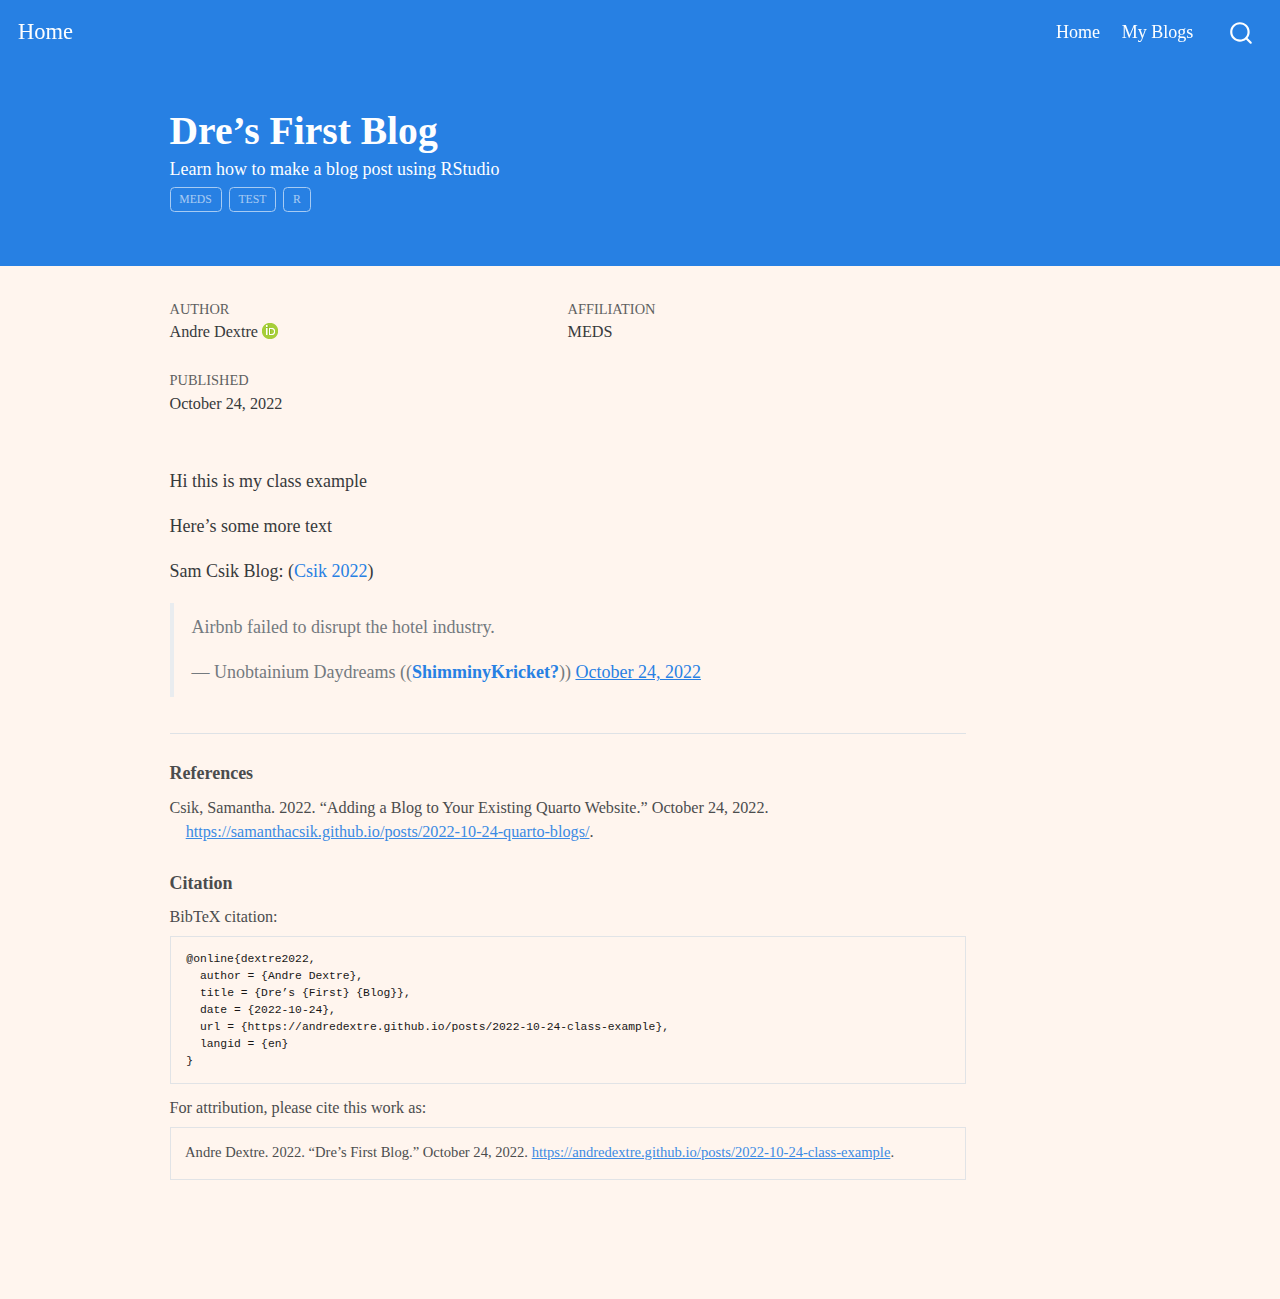
==== docs/posts/2022-10-24-class-example/index.html @ 1ff84619 "references" ====
<!DOCTYPE html>
<html xmlns="http://www.w3.org/1999/xhtml" lang="en" xml:lang="en"><head>

<meta charset="utf-8">
<meta name="generator" content="quarto-1.0.37">

<meta name="viewport" content="width=device-width, initial-scale=1.0, user-scalable=yes">

<meta name="author" content="Andre Dextre">
<meta name="dcterms.date" content="2022-10-24">
<meta name="description" content="Learn how to make a blog post using RStudio">

<title>Home - Dre’s First Blog</title>
<style>
code{white-space: pre-wrap;}
span.smallcaps{font-variant: small-caps;}
span.underline{text-decoration: underline;}
div.column{display: inline-block; vertical-align: top; width: 50%;}
div.hanging-indent{margin-left: 1.5em; text-indent: -1.5em;}
ul.task-list{list-style: none;}
div.csl-bib-body { }
div.csl-entry {
  clear: both;
}
.hanging div.csl-entry {
  margin-left:2em;
  text-indent:-2em;
}
div.csl-left-margin {
  min-width:2em;
  float:left;
}
div.csl-right-inline {
  margin-left:2em;
  padding-left:1em;
}
div.csl-indent {
  margin-left: 2em;
}
</style>


<script src="../../site_libs/quarto-nav/quarto-nav.js"></script>
<script src="../../site_libs/quarto-nav/headroom.min.js"></script>
<script src="../../site_libs/clipboard/clipboard.min.js"></script>
<script src="../../site_libs/quarto-search/autocomplete.umd.js"></script>
<script src="../../site_libs/quarto-search/fuse.min.js"></script>
<script src="../../site_libs/quarto-search/quarto-search.js"></script>
<meta name="quarto:offset" content="../../">
<link href="../../logo_by_dre.png" rel="icon" type="image/png">
<script src="../../site_libs/quarto-html/quarto.js"></script>
<script src="../../site_libs/quarto-html/popper.min.js"></script>
<script src="../../site_libs/quarto-html/tippy.umd.min.js"></script>
<script src="../../site_libs/quarto-html/anchor.min.js"></script>
<link href="../../site_libs/quarto-html/tippy.css" rel="stylesheet">
<link href="../../site_libs/quarto-html/quarto-syntax-highlighting.css" rel="stylesheet" id="quarto-text-highlighting-styles">
<script src="../../site_libs/bootstrap/bootstrap.min.js"></script>
<link href="../../site_libs/bootstrap/bootstrap-icons.css" rel="stylesheet">
<link href="../../site_libs/bootstrap/bootstrap.min.css" rel="stylesheet" id="quarto-bootstrap" data-mode="light">
<script id="quarto-search-options" type="application/json">{
  "location": "navbar",
  "copy-button": false,
  "collapse-after": 3,
  "panel-placement": "end",
  "type": "overlay",
  "limit": 20,
  "language": {
    "search-no-results-text": "No results",
    "search-matching-documents-text": "matching documents",
    "search-copy-link-title": "Copy link to search",
    "search-hide-matches-text": "Hide additional matches",
    "search-more-match-text": "more match in this document",
    "search-more-matches-text": "more matches in this document",
    "search-clear-button-title": "Clear",
    "search-detached-cancel-button-title": "Cancel",
    "search-submit-button-title": "Submit"
  }
}</script>


</head>

<body class="nav-fixed">

<div id="quarto-search-results"></div>
  <header id="quarto-header" class="headroom fixed-top">
    <nav class="navbar navbar-expand-lg navbar-dark ">
      <div class="navbar-container container-fluid">
      <a class="navbar-brand" href="../../index.html">
    <span class="navbar-title">Home</span>
  </a>
          <button class="navbar-toggler" type="button" data-bs-toggle="collapse" data-bs-target="#navbarCollapse" aria-controls="navbarCollapse" aria-expanded="false" aria-label="Toggle navigation" onclick="if (window.quartoToggleHeadroom) { window.quartoToggleHeadroom(); }">
  <span class="navbar-toggler-icon"></span>
</button>
          <div class="collapse navbar-collapse" id="navbarCollapse">
            <ul class="navbar-nav navbar-nav-scroll ms-auto">
  <li class="nav-item">
    <a class="nav-link" href="../../index.html">Home</a>
  </li>  
  <li class="nav-item">
    <a class="nav-link" href="../../my_blogs.html">My Blogs</a>
  </li>  
</ul>
              <div id="quarto-search" class="" title="Search"></div>
          </div> <!-- /navcollapse -->
      </div> <!-- /container-fluid -->
    </nav>
</header>
<!-- content -->
<header id="title-block-header" class="quarto-title-block default page-columns page-full">
  <div class="quarto-title-banner page-columns page-full">
    <div class="quarto-title column-body">
      <h1 class="title">Dre’s First Blog</h1>
                  <div>
        <div class="description">
          Learn how to make a blog post using RStudio
        </div>
      </div>
                          <div class="quarto-categories">
                <div class="quarto-category">MEDS</div>
                <div class="quarto-category">test</div>
                <div class="quarto-category">R</div>
              </div>
                  </div>
  </div>
    
  <div class="quarto-title-meta-author">
    <div class="quarto-title-meta-heading">Author</div>
    <div class="quarto-title-meta-heading">Affiliation</div>
    
      <div class="quarto-title-meta-contents">
      <a href="https://andredextre.github.io">Andre Dextre</a> <a href="https://orcid.org/0000-0002-2223-5498" class="quarto-title-author-orcid"> <img src="[data-uri]"></a>
    </div>
      <div class="quarto-title-meta-contents">
          <p class="affiliation">
              <a href="https://ucsb-meds.github.io">
              MEDS
              </a>
            </p>
        </div>
      </div>

  <div class="quarto-title-meta">

        
      <div>
      <div class="quarto-title-meta-heading">Published</div>
      <div class="quarto-title-meta-contents">
        <p class="date">October 24, 2022</p>
      </div>
    </div>
      
    </div>
    
  
  </header><div id="quarto-content" class="quarto-container page-columns page-rows-contents page-layout-article page-navbar">
<!-- sidebar -->
<!-- margin-sidebar -->
    <div id="quarto-margin-sidebar" class="sidebar margin-sidebar">
        
    </div>
<!-- main -->
<main class="content quarto-banner-title-block" id="quarto-document-content">




<p>Hi this is my class example</p>
<p>Here’s some more text</p>
<p>Sam Csik Blog: <span class="citation" data-cites="csik2022">(<a href="#ref-csik2022" role="doc-biblioref">Csik 2022</a>)</span></p>
<blockquote class="twitter-tweet blockquote">
<p lang="en" dir="ltr">
Airbnb failed to disrupt the hotel industry.
</p>
— Unobtainium Daydreams (<span class="citation" data-cites="ShimminyKricket">(<a href="#ref-ShimminyKricket" role="doc-biblioref"><strong>ShimminyKricket?</strong></a>)</span>) <a href="https://twitter.com/ShimminyKricket/status/1584521556427886597?ref_src=twsrc%5Etfw">October 24, 2022</a>
</blockquote>
<script async="" src="https://platform.twitter.com/widgets.js" charset="utf-8"></script>




<div id="quarto-appendix" class="default"><section class="quarto-appendix-contents" role="doc-bibliography"><h2 class="anchored quarto-appendix-heading">References</h2><div id="refs" class="references csl-bib-body hanging-indent" role="doc-bibliography">
<div id="ref-csik2022" class="csl-entry" role="doc-biblioentry">
Csik, Samantha. 2022. <span>“Adding a Blog to Your Existing <span>Quarto</span> Website.”</span> October 24, 2022. <a href="https://samanthacsik.github.io/posts/2022-10-24-quarto-blogs/">https://samanthacsik.github.io/posts/2022-10-24-quarto-blogs/</a>.
</div>
</div></section><section class="quarto-appendix-contents"><h2 class="anchored quarto-appendix-heading">Citation</h2><div><div class="quarto-appendix-secondary-label">BibTeX citation:</div><pre class="sourceCode code-with-copy quarto-appendix-bibtex"><code class="sourceCode bibtex">@online{dextre2022,
  author = {Andre Dextre},
  title = {Dre’s {First} {Blog}},
  date = {2022-10-24},
  url = {https://andredextre.github.io/posts/2022-10-24-class-example},
  langid = {en}
}
</code><button title="Copy to Clipboard" class="code-copy-button"><i class="bi"></i></button></pre><div class="quarto-appendix-secondary-label">For attribution, please cite this work as:</div><div id="ref-dextre2022" class="csl-entry quarto-appendix-citeas" role="doc-biblioentry">
Andre Dextre. 2022. <span>“Dre’s First Blog.”</span> October 24, 2022.
<a href="https://andredextre.github.io/posts/2022-10-24-class-example">https://andredextre.github.io/posts/2022-10-24-class-example</a>.
</div></div></section></div></main> <!-- /main -->
<script id="quarto-html-after-body" type="application/javascript">
window.document.addEventListener("DOMContentLoaded", function (event) {
  const toggleBodyColorMode = (bsSheetEl) => {
    const mode = bsSheetEl.getAttribute("data-mode");
    const bodyEl = window.document.querySelector("body");
    if (mode === "dark") {
      bodyEl.classList.add("quarto-dark");
      bodyEl.classList.remove("quarto-light");
    } else {
      bodyEl.classList.add("quarto-light");
      bodyEl.classList.remove("quarto-dark");
    }
  }
  const toggleBodyColorPrimary = () => {
    const bsSheetEl = window.document.querySelector("link#quarto-bootstrap");
    if (bsSheetEl) {
      toggleBodyColorMode(bsSheetEl);
    }
  }
  toggleBodyColorPrimary();  
  const icon = "";
  const anchorJS = new window.AnchorJS();
  anchorJS.options = {
    placement: 'right',
    icon: icon
  };
  anchorJS.add('.anchored');
  const clipboard = new window.ClipboardJS('.code-copy-button', {
    target: function(trigger) {
      return trigger.previousElementSibling;
    }
  });
  clipboard.on('success', function(e) {
    // button target
    const button = e.trigger;
    // don't keep focus
    button.blur();
    // flash "checked"
    button.classList.add('code-copy-button-checked');
    var currentTitle = button.getAttribute("title");
    button.setAttribute("title", "Copied!");
    setTimeout(function() {
      button.setAttribute("title", currentTitle);
      button.classList.remove('code-copy-button-checked');
    }, 1000);
    // clear code selection
    e.clearSelection();
  });
  function tippyHover(el, contentFn) {
    const config = {
      allowHTML: true,
      content: contentFn,
      maxWidth: 500,
      delay: 100,
      arrow: false,
      appendTo: function(el) {
          return el.parentElement;
      },
      interactive: true,
      interactiveBorder: 10,
      theme: 'quarto',
      placement: 'bottom-start'
    };
    window.tippy(el, config); 
  }
  const noterefs = window.document.querySelectorAll('a[role="doc-noteref"]');
  for (var i=0; i<noterefs.length; i++) {
    const ref = noterefs[i];
    tippyHover(ref, function() {
      let href = ref.getAttribute('href');
      try { href = new URL(href).hash; } catch {}
      const id = href.replace(/^#\/?/, "");
      const note = window.document.getElementById(id);
      return note.innerHTML;
    });
  }
  var bibliorefs = window.document.querySelectorAll('a[role="doc-biblioref"]');
  for (var i=0; i<bibliorefs.length; i++) {
    const ref = bibliorefs[i];
    const cites = ref.parentNode.getAttribute('data-cites').split(' ');
    tippyHover(ref, function() {
      var popup = window.document.createElement('div');
      cites.forEach(function(cite) {
        var citeDiv = window.document.createElement('div');
        citeDiv.classList.add('hanging-indent');
        citeDiv.classList.add('csl-entry');
        var biblioDiv = window.document.getElementById('ref-' + cite);
        if (biblioDiv) {
          citeDiv.innerHTML = biblioDiv.innerHTML;
        }
        popup.appendChild(citeDiv);
      });
      return popup.innerHTML;
    });
  }
});
</script>
</div> <!-- /content -->



</body></html>
---- docs/site_libs/quarto-html/tippy.css ----
.tippy-box[data-animation=fade][data-state=hidden]{opacity:0}[data-tippy-root]{max-width:calc(100vw - 10px)}.tippy-box{position:relative;background-color:#333;color:#fff;border-radius:4px;font-size:14px;line-height:1.4;white-space:normal;outline:0;transition-property:transform,visibility,opacity}.tippy-box[data-placement^=top]>.tippy-arrow{bottom:0}.tippy-box[data-placement^=top]>.tippy-arrow:before{bottom:-7px;left:0;border-width:8px 8px 0;border-top-color:initial;transform-origin:center top}.tippy-box[data-placement^=bottom]>.tippy-arrow{top:0}.tippy-box[data-placement^=bottom]>.tippy-arrow:before{top:-7px;left:0;border-width:0 8px 8px;border-bottom-color:initial;transform-origin:center bottom}.tippy-box[data-placement^=left]>.tippy-arrow{right:0}.tippy-box[data-placement^=left]>.tippy-arrow:before{border-width:8px 0 8px 8px;border-left-color:initial;right:-7px;transform-origin:center left}.tippy-box[data-placement^=right]>.tippy-arrow{left:0}.tippy-box[data-placement^=right]>.tippy-arrow:before{left:-7px;border-width:8px 8px 8px 0;border-right-color:initial;transform-origin:center right}.tippy-box[data-inertia][data-state=visible]{transition-timing-function:cubic-bezier(.54,1.5,.38,1.11)}.tippy-arrow{width:16px;height:16px;color:#333}.tippy-arrow:before{content:"";position:absolute;border-color:transparent;border-style:solid}.tippy-content{position:relative;padding:5px 9px;z-index:1}
---- docs/site_libs/quarto-html/quarto-syntax-highlighting.css ----
/* quarto syntax highlight colors */
:root {
  --quarto-hl-ot-color: #003B4F;
  --quarto-hl-at-color: #657422;
  --quarto-hl-ss-color: #20794D;
  --quarto-hl-an-color: #5E5E5E;
  --quarto-hl-fu-color: #4758AB;
  --quarto-hl-st-color: #20794D;
  --quarto-hl-cf-color: #003B4F;
  --quarto-hl-op-color: #5E5E5E;
  --quarto-hl-er-color: #AD0000;
  --quarto-hl-bn-color: #AD0000;
  --quarto-hl-al-color: #AD0000;
  --quarto-hl-va-color: #111111;
  --quarto-hl-bu-color: inherit;
  --quarto-hl-ex-color: inherit;
  --quarto-hl-pp-color: #AD0000;
  --quarto-hl-in-color: #5E5E5E;
  --quarto-hl-vs-color: #20794D;
  --quarto-hl-wa-color: #5E5E5E;
  --quarto-hl-do-color: #5E5E5E;
  --quarto-hl-im-color: #00769E;
  --quarto-hl-ch-color: #20794D;
  --quarto-hl-dt-color: #AD0000;
  --quarto-hl-fl-color: #AD0000;
  --quarto-hl-co-color: #5E5E5E;
  --quarto-hl-cv-color: #5E5E5E;
  --quarto-hl-cn-color: #8f5902;
  --quarto-hl-sc-color: #5E5E5E;
  --quarto-hl-dv-color: #AD0000;
  --quarto-hl-kw-color: #003B4F;
}

/* other quarto variables */
:root {
  --quarto-font-monospace: SFMono-Regular, Menlo, Monaco, Consolas, "Liberation Mono", "Courier New", monospace;
}

pre > code.sourceCode > span {
  color: #003B4F;
}

code span {
  color: #003B4F;
}

code.sourceCode > span {
  color: #003B4F;
}

div.sourceCode,
div.sourceCode pre.sourceCode {
  color: #003B4F;
}

code span.ot {
  color: #003B4F;
}

code span.at {
  color: #657422;
}

code span.ss {
  color: #20794D;
}

code span.an {
  color: #5E5E5E;
}

code span.fu {
  color: #4758AB;
}

code span.st {
  color: #20794D;
}

code span.cf {
  color: #003B4F;
}

code span.op {
  color: #5E5E5E;
}

code span.er {
  color: #AD0000;
}

code span.bn {
  color: #AD0000;
}

code span.al {
  color: #AD0000;
}

code span.va {
  color: #111111;
}

code span.pp {
  color: #AD0000;
}

code span.in {
  color: #5E5E5E;
}

code span.vs {
  color: #20794D;
}

code span.wa {
  color: #5E5E5E;
  font-style: italic;
}

code span.do {
  color: #5E5E5E;
  font-style: italic;
}

code span.im {
  color: #00769E;
}

code span.ch {
  color: #20794D;
}

code span.dt {
  color: #AD0000;
}

code span.fl {
  color: #AD0000;
}

code span.co {
  color: #5E5E5E;
}

code span.cv {
  color: #5E5E5E;
  font-style: italic;
}

code span.cn {
  color: #8f5902;
}

code span.sc {
  color: #5E5E5E;
}

code span.dv {
  color: #AD0000;
}

code span.kw {
  color: #003B4F;
}

.prevent-inlining {
  content: "</";
}

/*# sourceMappingURL=debc5d5d77c3f9108843748ff7464032.css.map */
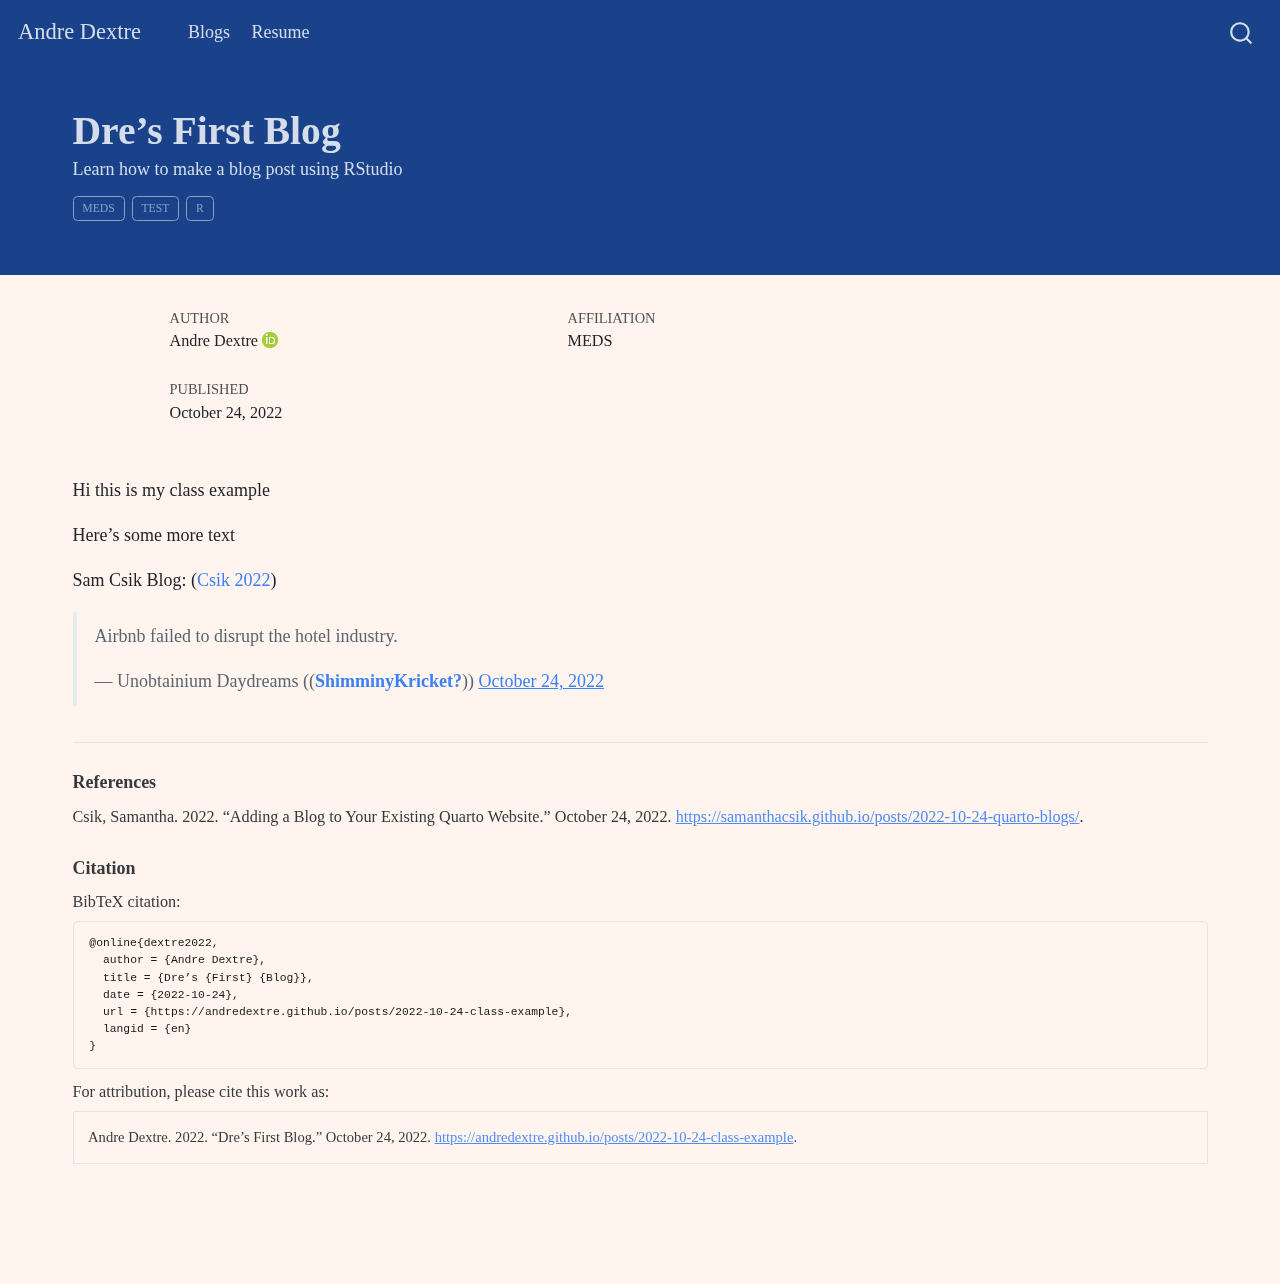
==== commit 946e9ebf: "made changes" ====
--- a/docs/posts/2022-10-24-class-example/index.html
+++ b/docs/posts/2022-10-24-class-example/index.html
@@ -2,7 +2,7 @@
 <html xmlns="http://www.w3.org/1999/xhtml" lang="en" xml:lang="en"><head>
 
 <meta charset="utf-8">
-<meta name="generator" content="quarto-1.0.37">
+<meta name="generator" content="quarto-1.2.269">
 
 <meta name="viewport" content="width=device-width, initial-scale=1.0, user-scalable=yes">
 
@@ -10,14 +10,19 @@
 <meta name="dcterms.date" content="2022-10-24">
 <meta name="description" content="Learn how to make a blog post using RStudio">
 
-<title>Home - Dre’s First Blog</title>
+<title>Andre Dextre - Dre’s First Blog</title>
 <style>
 code{white-space: pre-wrap;}
 span.smallcaps{font-variant: small-caps;}
-span.underline{text-decoration: underline;}
-div.column{display: inline-block; vertical-align: top; width: 50%;}
+div.columns{display: flex; gap: min(4vw, 1.5em);}
+div.column{flex: auto; overflow-x: auto;}
 div.hanging-indent{margin-left: 1.5em; text-indent: -1.5em;}
 ul.task-list{list-style: none;}
+ul.task-list li input[type="checkbox"] {
+  width: 0.8em;
+  margin: 0 0.8em 0.2em -1.6em;
+  vertical-align: middle;
+}
 div.csl-bib-body { }
 div.csl-entry {
   clear: both;
@@ -47,7 +52,7 @@
 <script src="../../site_libs/quarto-search/fuse.min.js"></script>
 <script src="../../site_libs/quarto-search/quarto-search.js"></script>
 <meta name="quarto:offset" content="../../">
-<link href="../../logo_by_dre.png" rel="icon" type="image/png">
+<link href="../../me.png" rel="icon" type="image/png">
 <script src="../../site_libs/quarto-html/quarto.js"></script>
 <script src="../../site_libs/quarto-html/popper.min.js"></script>
 <script src="../../site_libs/quarto-html/tippy.umd.min.js"></script>
@@ -86,19 +91,23 @@
   <header id="quarto-header" class="headroom fixed-top">
     <nav class="navbar navbar-expand-lg navbar-dark ">
       <div class="navbar-container container-fluid">
-      <a class="navbar-brand" href="../../index.html">
-    <span class="navbar-title">Home</span>
-  </a>
+      <div class="navbar-brand-container">
+    <a class="navbar-brand" href="../../index.html">
+    <span class="navbar-title">Andre Dextre</span>
+    </a>
+  </div>
           <button class="navbar-toggler" type="button" data-bs-toggle="collapse" data-bs-target="#navbarCollapse" aria-controls="navbarCollapse" aria-expanded="false" aria-label="Toggle navigation" onclick="if (window.quartoToggleHeadroom) { window.quartoToggleHeadroom(); }">
   <span class="navbar-toggler-icon"></span>
 </button>
           <div class="collapse navbar-collapse" id="navbarCollapse">
-            <ul class="navbar-nav navbar-nav-scroll ms-auto">
+            <ul class="navbar-nav navbar-nav-scroll me-auto">
   <li class="nav-item">
-    <a class="nav-link" href="../../index.html">Home</a>
+    <a class="nav-link" href="../../my_blogs.html">
+ <span class="menu-text">Blogs</span></a>
   </li>  
   <li class="nav-item">
-    <a class="nav-link" href="../../my_blogs.html">My Blogs</a>
+    <a class="nav-link" href="../../Dextre_Andre_Resume.pdf">
+ <span class="menu-text">Resume</span></a>
   </li>  
 </ul>
               <div id="quarto-search" class="" title="Search"></div>
@@ -109,7 +118,7 @@
 <!-- content -->
 <header id="title-block-header" class="quarto-title-block default page-columns page-full">
   <div class="quarto-title-banner page-columns page-full">
-    <div class="quarto-title column-body">
+    <div class="quarto-title column-page">
       <h1 class="title">Dre’s First Blog</h1>
                   <div>
         <div class="description">
@@ -149,18 +158,19 @@
         <p class="date">October 24, 2022</p>
       </div>
     </div>
+    
       
     </div>
     
   
-  </header><div id="quarto-content" class="quarto-container page-columns page-rows-contents page-layout-article page-navbar">
+  </header><div id="quarto-content" class="quarto-container page-columns page-rows-contents page-layout-full page-navbar">
 <!-- sidebar -->
 <!-- margin-sidebar -->
-    <div id="quarto-margin-sidebar" class="sidebar margin-sidebar">
+    <div id="quarto-margin-sidebar" class="sidebar margin-sidebar zindex-bottom">
         
     </div>
 <!-- main -->
-<main class="content quarto-banner-title-block" id="quarto-document-content">
+<main class="content quarto-banner-title-block column-page" id="quarto-document-content">
 
 
 
@@ -235,7 +245,24 @@
     button.classList.add('code-copy-button-checked');
     var currentTitle = button.getAttribute("title");
     button.setAttribute("title", "Copied!");
+    let tooltip;
+    if (window.bootstrap) {
+      button.setAttribute("data-bs-toggle", "tooltip");
+      button.setAttribute("data-bs-placement", "left");
+      button.setAttribute("data-bs-title", "Copied!");
+      tooltip = new bootstrap.Tooltip(button, 
+        { trigger: "manual", 
+          customClass: "code-copy-button-tooltip",
+          offset: [0, -8]});
+      tooltip.show();    
+    }
     setTimeout(function() {
+      if (tooltip) {
+        tooltip.hide();
+        button.removeAttribute("data-bs-title");
+        button.removeAttribute("data-bs-toggle");
+        button.removeAttribute("data-bs-placement");
+      }
       button.setAttribute("title", currentTitle);
       button.classList.remove('code-copy-button-checked');
     }, 1000);
@@ -263,31 +290,50 @@
   for (var i=0; i<noterefs.length; i++) {
     const ref = noterefs[i];
     tippyHover(ref, function() {
-      let href = ref.getAttribute('href');
+      // use id or data attribute instead here
+      let href = ref.getAttribute('data-footnote-href') || ref.getAttribute('href');
       try { href = new URL(href).hash; } catch {}
       const id = href.replace(/^#\/?/, "");
       const note = window.document.getElementById(id);
       return note.innerHTML;
     });
   }
+  const findCites = (el) => {
+    const parentEl = el.parentElement;
+    if (parentEl) {
+      const cites = parentEl.dataset.cites;
+      if (cites) {
+        return {
+          el,
+          cites: cites.split(' ')
+        };
+      } else {
+        return findCites(el.parentElement)
+      }
+    } else {
+      return undefined;
+    }
+  };
   var bibliorefs = window.document.querySelectorAll('a[role="doc-biblioref"]');
   for (var i=0; i<bibliorefs.length; i++) {
     const ref = bibliorefs[i];
-    const cites = ref.parentNode.getAttribute('data-cites').split(' ');
-    tippyHover(ref, function() {
-      var popup = window.document.createElement('div');
-      cites.forEach(function(cite) {
-        var citeDiv = window.document.createElement('div');
-        citeDiv.classList.add('hanging-indent');
-        citeDiv.classList.add('csl-entry');
-        var biblioDiv = window.document.getElementById('ref-' + cite);
-        if (biblioDiv) {
-          citeDiv.innerHTML = biblioDiv.innerHTML;
-        }
-        popup.appendChild(citeDiv);
+    const citeInfo = findCites(ref);
+    if (citeInfo) {
+      tippyHover(citeInfo.el, function() {
+        var popup = window.document.createElement('div');
+        citeInfo.cites.forEach(function(cite) {
+          var citeDiv = window.document.createElement('div');
+          citeDiv.classList.add('hanging-indent');
+          citeDiv.classList.add('csl-entry');
+          var biblioDiv = window.document.getElementById('ref-' + cite);
+          if (biblioDiv) {
+            citeDiv.innerHTML = biblioDiv.innerHTML;
+          }
+          popup.appendChild(citeDiv);
+        });
+        return popup.innerHTML;
       });
-      return popup.innerHTML;
-    });
+    }
   }
 });
 </script>
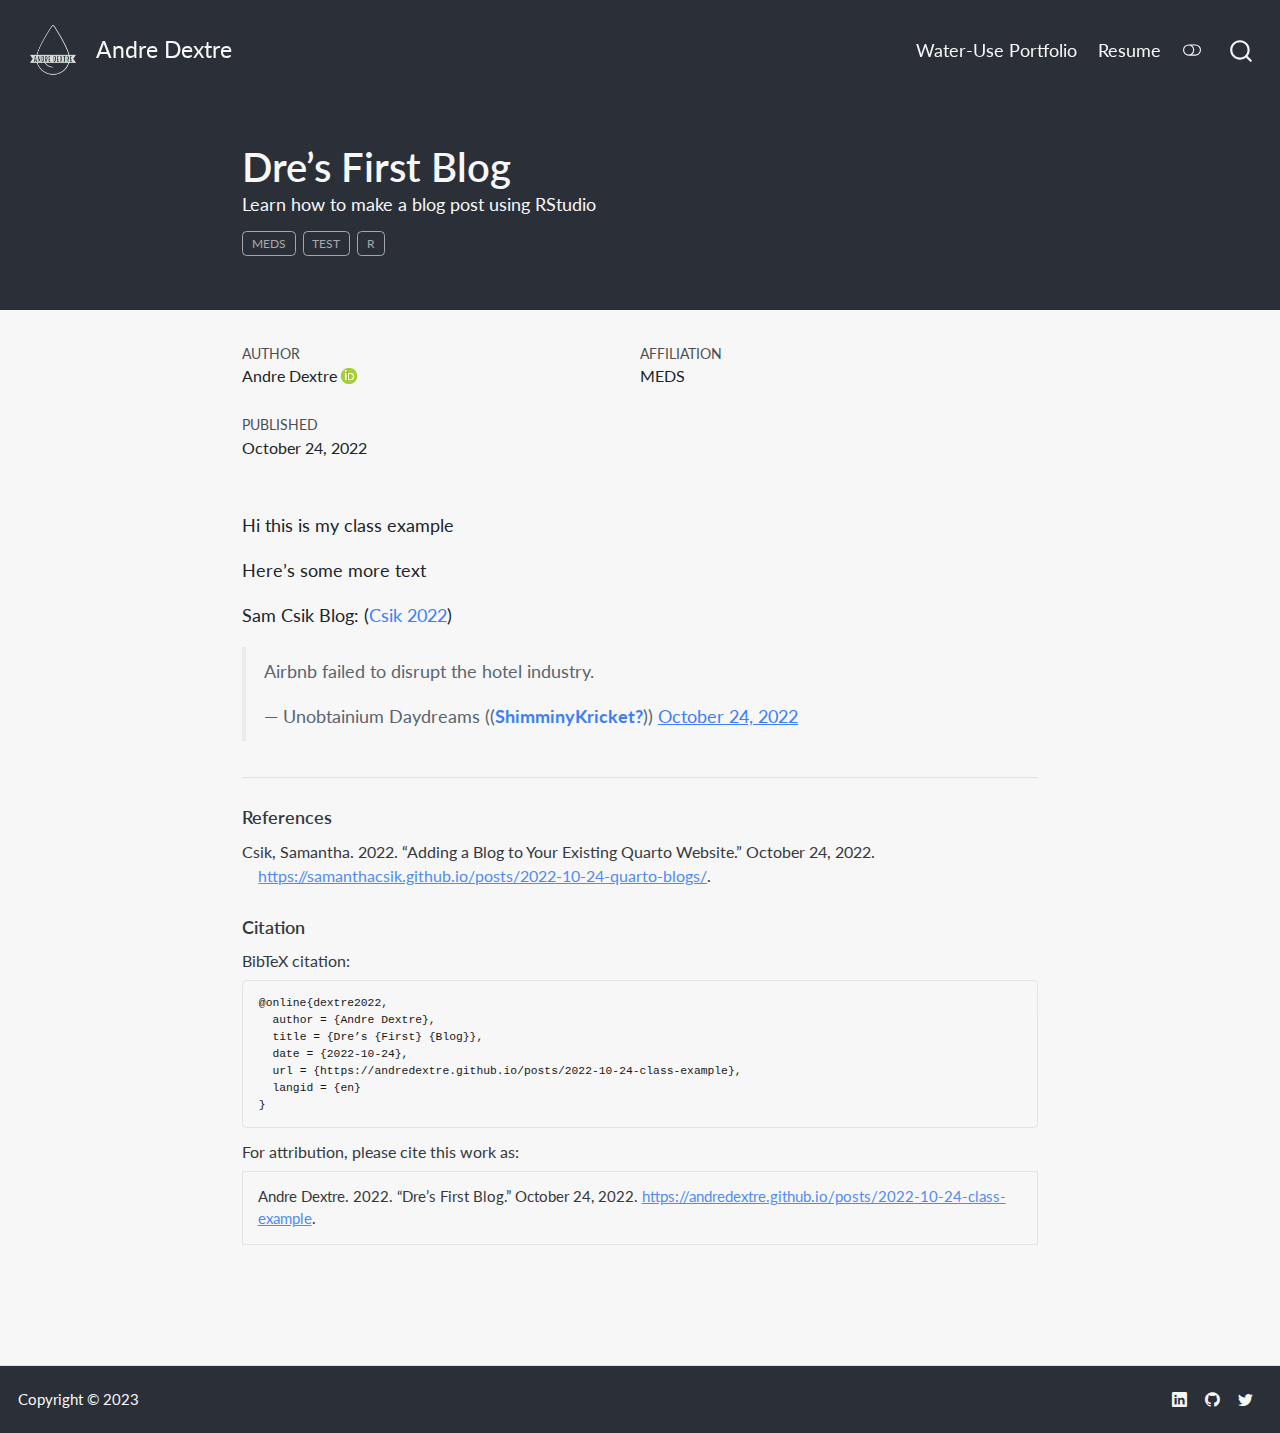
==== commit 790f838d: "small update" ====
--- a/docs/posts/2022-10-24-class-example/index.html
+++ b/docs/posts/2022-10-24-class-example/index.html
@@ -2,7 +2,7 @@
 <html xmlns="http://www.w3.org/1999/xhtml" lang="en" xml:lang="en"><head>
 
 <meta charset="utf-8">
-<meta name="generator" content="quarto-1.2.269">
+<meta name="generator" content="quarto-1.2.335">
 
 <meta name="viewport" content="width=device-width, initial-scale=1.0, user-scalable=yes">
 
@@ -52,16 +52,18 @@
 <script src="../../site_libs/quarto-search/fuse.min.js"></script>
 <script src="../../site_libs/quarto-search/quarto-search.js"></script>
 <meta name="quarto:offset" content="../../">
-<link href="../../me.png" rel="icon" type="image/png">
+<link href="../../images/logo.png" rel="icon" type="image/png">
 <script src="../../site_libs/quarto-html/quarto.js"></script>
 <script src="../../site_libs/quarto-html/popper.min.js"></script>
 <script src="../../site_libs/quarto-html/tippy.umd.min.js"></script>
 <script src="../../site_libs/quarto-html/anchor.min.js"></script>
 <link href="../../site_libs/quarto-html/tippy.css" rel="stylesheet">
-<link href="../../site_libs/quarto-html/quarto-syntax-highlighting.css" rel="stylesheet" id="quarto-text-highlighting-styles">
+<link href="../../site_libs/quarto-html/quarto-syntax-highlighting.css" rel="stylesheet" class="quarto-color-scheme" id="quarto-text-highlighting-styles">
+<link href="../../site_libs/quarto-html/quarto-syntax-highlighting-dark.css" rel="prefetch" class="quarto-color-scheme quarto-color-alternate" id="quarto-text-highlighting-styles">
 <script src="../../site_libs/bootstrap/bootstrap.min.js"></script>
 <link href="../../site_libs/bootstrap/bootstrap-icons.css" rel="stylesheet">
-<link href="../../site_libs/bootstrap/bootstrap.min.css" rel="stylesheet" id="quarto-bootstrap" data-mode="light">
+<link href="../../site_libs/bootstrap/bootstrap.min.css" rel="stylesheet" class="quarto-color-scheme" id="quarto-bootstrap" data-mode="light">
+<link href="../../site_libs/bootstrap/bootstrap-dark.min.css" rel="prefetch" class="quarto-color-scheme quarto-color-alternate" id="quarto-bootstrap" data-mode="dark">
 <script id="quarto-search-options" type="application/json">{
   "location": "navbar",
   "copy-button": false,
@@ -85,13 +87,16 @@
 
 </head>
 
-<body class="nav-fixed">
+<body class="nav-fixed fullcontent">
 
 <div id="quarto-search-results"></div>
   <header id="quarto-header" class="headroom fixed-top">
     <nav class="navbar navbar-expand-lg navbar-dark ">
       <div class="navbar-container container-fluid">
       <div class="navbar-brand-container">
+    <a href="../../index.html" class="navbar-brand navbar-brand-logo">
+    <img src="../../images/logo.png" alt="" class="navbar-logo">
+    </a>
     <a class="navbar-brand" href="../../index.html">
     <span class="navbar-title">Andre Dextre</span>
     </a>
@@ -100,16 +105,19 @@
   <span class="navbar-toggler-icon"></span>
 </button>
           <div class="collapse navbar-collapse" id="navbarCollapse">
-            <ul class="navbar-nav navbar-nav-scroll me-auto">
+            <ul class="navbar-nav navbar-nav-scroll ms-auto">
   <li class="nav-item">
     <a class="nav-link" href="../../my_blogs.html">
- <span class="menu-text">Blogs</span></a>
+ <span class="menu-text">Water-Use Portfolio</span></a>
   </li>  
   <li class="nav-item">
     <a class="nav-link" href="../../Dextre_Andre_Resume.pdf">
  <span class="menu-text">Resume</span></a>
   </li>  
 </ul>
+              <div class="quarto-toggle-container">
+                  <a href="" class="quarto-color-scheme-toggle nav-link" onclick="window.quartoToggleColorScheme(); return false;" title="Toggle dark mode"><i class="bi"></i></a>
+              </div>
               <div id="quarto-search" class="" title="Search"></div>
           </div> <!-- /navcollapse -->
       </div> <!-- /container-fluid -->
@@ -118,7 +126,7 @@
 <!-- content -->
 <header id="title-block-header" class="quarto-title-block default page-columns page-full">
   <div class="quarto-title-banner page-columns page-full">
-    <div class="quarto-title column-page">
+    <div class="quarto-title column-body">
       <h1 class="title">Dre’s First Blog</h1>
                   <div>
         <div class="description">
@@ -163,14 +171,12 @@
     </div>
     
   
-  </header><div id="quarto-content" class="quarto-container page-columns page-rows-contents page-layout-full page-navbar">
+  </header><div id="quarto-content" class="quarto-container page-columns page-rows-contents page-layout-article page-navbar">
 <!-- sidebar -->
 <!-- margin-sidebar -->
-    <div id="quarto-margin-sidebar" class="sidebar margin-sidebar zindex-bottom">
-        
-    </div>
+    
 <!-- main -->
-<main class="content quarto-banner-title-block column-page" id="quarto-document-content">
+<main class="content quarto-banner-title-block" id="quarto-document-content">
 
 
 
@@ -224,6 +230,121 @@
     }
   }
   toggleBodyColorPrimary();  
+  const disableStylesheet = (stylesheets) => {
+    for (let i=0; i < stylesheets.length; i++) {
+      const stylesheet = stylesheets[i];
+      stylesheet.rel = 'prefetch';
+    }
+  }
+  const enableStylesheet = (stylesheets) => {
+    for (let i=0; i < stylesheets.length; i++) {
+      const stylesheet = stylesheets[i];
+      stylesheet.rel = 'stylesheet';
+    }
+  }
+  const manageTransitions = (selector, allowTransitions) => {
+    const els = window.document.querySelectorAll(selector);
+    for (let i=0; i < els.length; i++) {
+      const el = els[i];
+      if (allowTransitions) {
+        el.classList.remove('notransition');
+      } else {
+        el.classList.add('notransition');
+      }
+    }
+  }
+  const toggleColorMode = (alternate) => {
+    // Switch the stylesheets
+    const alternateStylesheets = window.document.querySelectorAll('link.quarto-color-scheme.quarto-color-alternate');
+    manageTransitions('#quarto-margin-sidebar .nav-link', false);
+    if (alternate) {
+      enableStylesheet(alternateStylesheets);
+      for (const sheetNode of alternateStylesheets) {
+        if (sheetNode.id === "quarto-bootstrap") {
+          toggleBodyColorMode(sheetNode);
+        }
+      }
+    } else {
+      disableStylesheet(alternateStylesheets);
+      toggleBodyColorPrimary();
+    }
+    manageTransitions('#quarto-margin-sidebar .nav-link', true);
+    // Switch the toggles
+    const toggles = window.document.querySelectorAll('.quarto-color-scheme-toggle');
+    for (let i=0; i < toggles.length; i++) {
+      const toggle = toggles[i];
+      if (toggle) {
+        if (alternate) {
+          toggle.classList.add("alternate");     
+        } else {
+          toggle.classList.remove("alternate");
+        }
+      }
+    }
+    // Hack to workaround the fact that safari doesn't
+    // properly recolor the scrollbar when toggling (#1455)
+    if (navigator.userAgent.indexOf('Safari') > 0 && navigator.userAgent.indexOf('Chrome') == -1) {
+      manageTransitions("body", false);
+      window.scrollTo(0, 1);
+      setTimeout(() => {
+        window.scrollTo(0, 0);
+        manageTransitions("body", true);
+      }, 40);  
+    }
+  }
+  const isFileUrl = () => { 
+    return window.location.protocol === 'file:';
+  }
+  const hasAlternateSentinel = () => {  
+    let styleSentinel = getColorSchemeSentinel();
+    if (styleSentinel !== null) {
+      return styleSentinel === "alternate";
+    } else {
+      return false;
+    }
+  }
+  const setStyleSentinel = (alternate) => {
+    const value = alternate ? "alternate" : "default";
+    if (!isFileUrl()) {
+      window.localStorage.setItem("quarto-color-scheme", value);
+    } else {
+      localAlternateSentinel = value;
+    }
+  }
+  const getColorSchemeSentinel = () => {
+    if (!isFileUrl()) {
+      const storageValue = window.localStorage.getItem("quarto-color-scheme");
+      return storageValue != null ? storageValue : localAlternateSentinel;
+    } else {
+      return localAlternateSentinel;
+    }
+  }
+  let localAlternateSentinel = 'default';
+  // Dark / light mode switch
+  window.quartoToggleColorScheme = () => {
+    // Read the current dark / light value 
+    let toAlternate = !hasAlternateSentinel();
+    toggleColorMode(toAlternate);
+    setStyleSentinel(toAlternate);
+  };
+  // Ensure there is a toggle, if there isn't float one in the top right
+  if (window.document.querySelector('.quarto-color-scheme-toggle') === null) {
+    const a = window.document.createElement('a');
+    a.classList.add('top-right');
+    a.classList.add('quarto-color-scheme-toggle');
+    a.href = "";
+    a.onclick = function() { try { window.quartoToggleColorScheme(); } catch {} return false; };
+    const i = window.document.createElement("i");
+    i.classList.add('bi');
+    a.appendChild(i);
+    window.document.body.appendChild(a);
+  }
+  // Switch to dark mode if need be
+  if (hasAlternateSentinel()) {
+    toggleColorMode(true);
+  } else {
+    toggleColorMode(false);
+  }
   const icon = "";
   const anchorJS = new window.AnchorJS();
   anchorJS.options = {
@@ -338,6 +459,33 @@
 });
 </script>
 </div> <!-- /content -->
+<footer class="footer">
+  <div class="nav-footer">
+    <div class="nav-footer-left">Copyright © 2023</div>   
+    <div class="nav-footer-right">
+      <ul class="footer-items list-unstyled">
+    <li class="nav-item compact">
+    <a class="nav-link" href="https://www.linkedin.com/in/andre-dextre-b199251a3/">
+      <i class="bi bi-linkedin" role="img">
+</i> 
+    </a>
+  </li>  
+    <li class="nav-item compact">
+    <a class="nav-link" href="https://github.com/andredextre">
+      <i class="bi bi-github" role="img">
+</i> 
+    </a>
+  </li>  
+    <li class="nav-item compact">
+    <a class="nav-link" href="https://twitter.com/meagan__brown">
+      <i class="bi bi-twitter" role="img">
+</i> 
+    </a>
+  </li>  
+</ul>
+    </div>
+  </div>
+</footer>
 
 
 
--- a/docs/site_libs/quarto-html/quarto-syntax-highlighting-dark.css
+++ b/docs/site_libs/quarto-html/quarto-syntax-highlighting-dark.css
@@ -0,0 +1,187 @@
+/* quarto syntax highlight colors */
+:root {
+  --quarto-hl-al-color: #f07178;
+  --quarto-hl-an-color: #d4d0ab;
+  --quarto-hl-at-color: #00e0e0;
+  --quarto-hl-bn-color: #d4d0ab;
+  --quarto-hl-bu-color: #abe338;
+  --quarto-hl-ch-color: #abe338;
+  --quarto-hl-co-color: #f8f8f2;
+  --quarto-hl-cv-color: #ffd700;
+  --quarto-hl-cn-color: #ffd700;
+  --quarto-hl-cf-color: #ffa07a;
+  --quarto-hl-dt-color: #ffa07a;
+  --quarto-hl-dv-color: #d4d0ab;
+  --quarto-hl-do-color: #f8f8f2;
+  --quarto-hl-er-color: #f07178;
+  --quarto-hl-ex-color: #00e0e0;
+  --quarto-hl-fl-color: #d4d0ab;
+  --quarto-hl-fu-color: #ffa07a;
+  --quarto-hl-im-color: #abe338;
+  --quarto-hl-in-color: #d4d0ab;
+  --quarto-hl-kw-color: #ffa07a;
+  --quarto-hl-op-color: #ffa07a;
+  --quarto-hl-ot-color: #00e0e0;
+  --quarto-hl-pp-color: #dcc6e0;
+  --quarto-hl-re-color: #00e0e0;
+  --quarto-hl-sc-color: #abe338;
+  --quarto-hl-ss-color: #abe338;
+  --quarto-hl-st-color: #abe338;
+  --quarto-hl-va-color: #00e0e0;
+  --quarto-hl-vs-color: #abe338;
+  --quarto-hl-wa-color: #dcc6e0;
+}
+
+/* other quarto variables */
+:root {
+  --quarto-font-monospace: SFMono-Regular, Menlo, Monaco, Consolas, "Liberation Mono", "Courier New", monospace;
+}
+
+code span.al {
+  font-weight: bold;
+  color: #f07178;
+}
+
+code span.an {
+  color: #d4d0ab;
+}
+
+code span.at {
+  color: #00e0e0;
+}
+
+code span.bn {
+  color: #d4d0ab;
+}
+
+code span.bu {
+  color: #abe338;
+}
+
+code span.ch {
+  color: #abe338;
+}
+
+code span.co {
+  font-style: italic;
+  color: #f8f8f2;
+}
+
+code span.cv {
+  color: #ffd700;
+}
+
+code span.cn {
+  color: #ffd700;
+}
+
+code span.cf {
+  font-weight: bold;
+  color: #ffa07a;
+}
+
+code span.dt {
+  color: #ffa07a;
+}
+
+code span.dv {
+  color: #d4d0ab;
+}
+
+code span.do {
+  color: #f8f8f2;
+}
+
+code span.er {
+  color: #f07178;
+  text-decoration: underline;
+}
+
+code span.ex {
+  font-weight: bold;
+  color: #00e0e0;
+}
+
+code span.fl {
+  color: #d4d0ab;
+}
+
+code span.fu {
+  color: #ffa07a;
+}
+
+code span.im {
+  color: #abe338;
+}
+
+code span.in {
+  color: #d4d0ab;
+}
+
+code span.kw {
+  font-weight: bold;
+  color: #ffa07a;
+}
+
+pre > code.sourceCode > span {
+  color: #f8f8f2;
+}
+
+code span {
+  color: #f8f8f2;
+}
+
+code.sourceCode > span {
+  color: #f8f8f2;
+}
+
+div.sourceCode,
+div.sourceCode pre.sourceCode {
+  color: #f8f8f2;
+}
+
+code span.op {
+  color: #ffa07a;
+}
+
+code span.ot {
+  color: #00e0e0;
+}
+
+code span.pp {
+  color: #dcc6e0;
+}
+
+code span.re {
+  color: #00e0e0;
+}
+
+code span.sc {
+  color: #abe338;
+}
+
+code span.ss {
+  color: #abe338;
+}
+
+code span.st {
+  color: #abe338;
+}
+
+code span.va {
+  color: #00e0e0;
+}
+
+code span.vs {
+  color: #abe338;
+}
+
+code span.wa {
+  color: #dcc6e0;
+}
+
+.prevent-inlining {
+  content: "</";
+}
+
+/*# sourceMappingURL=935a306eefa94366c21e1a970dddb765.css.map */
